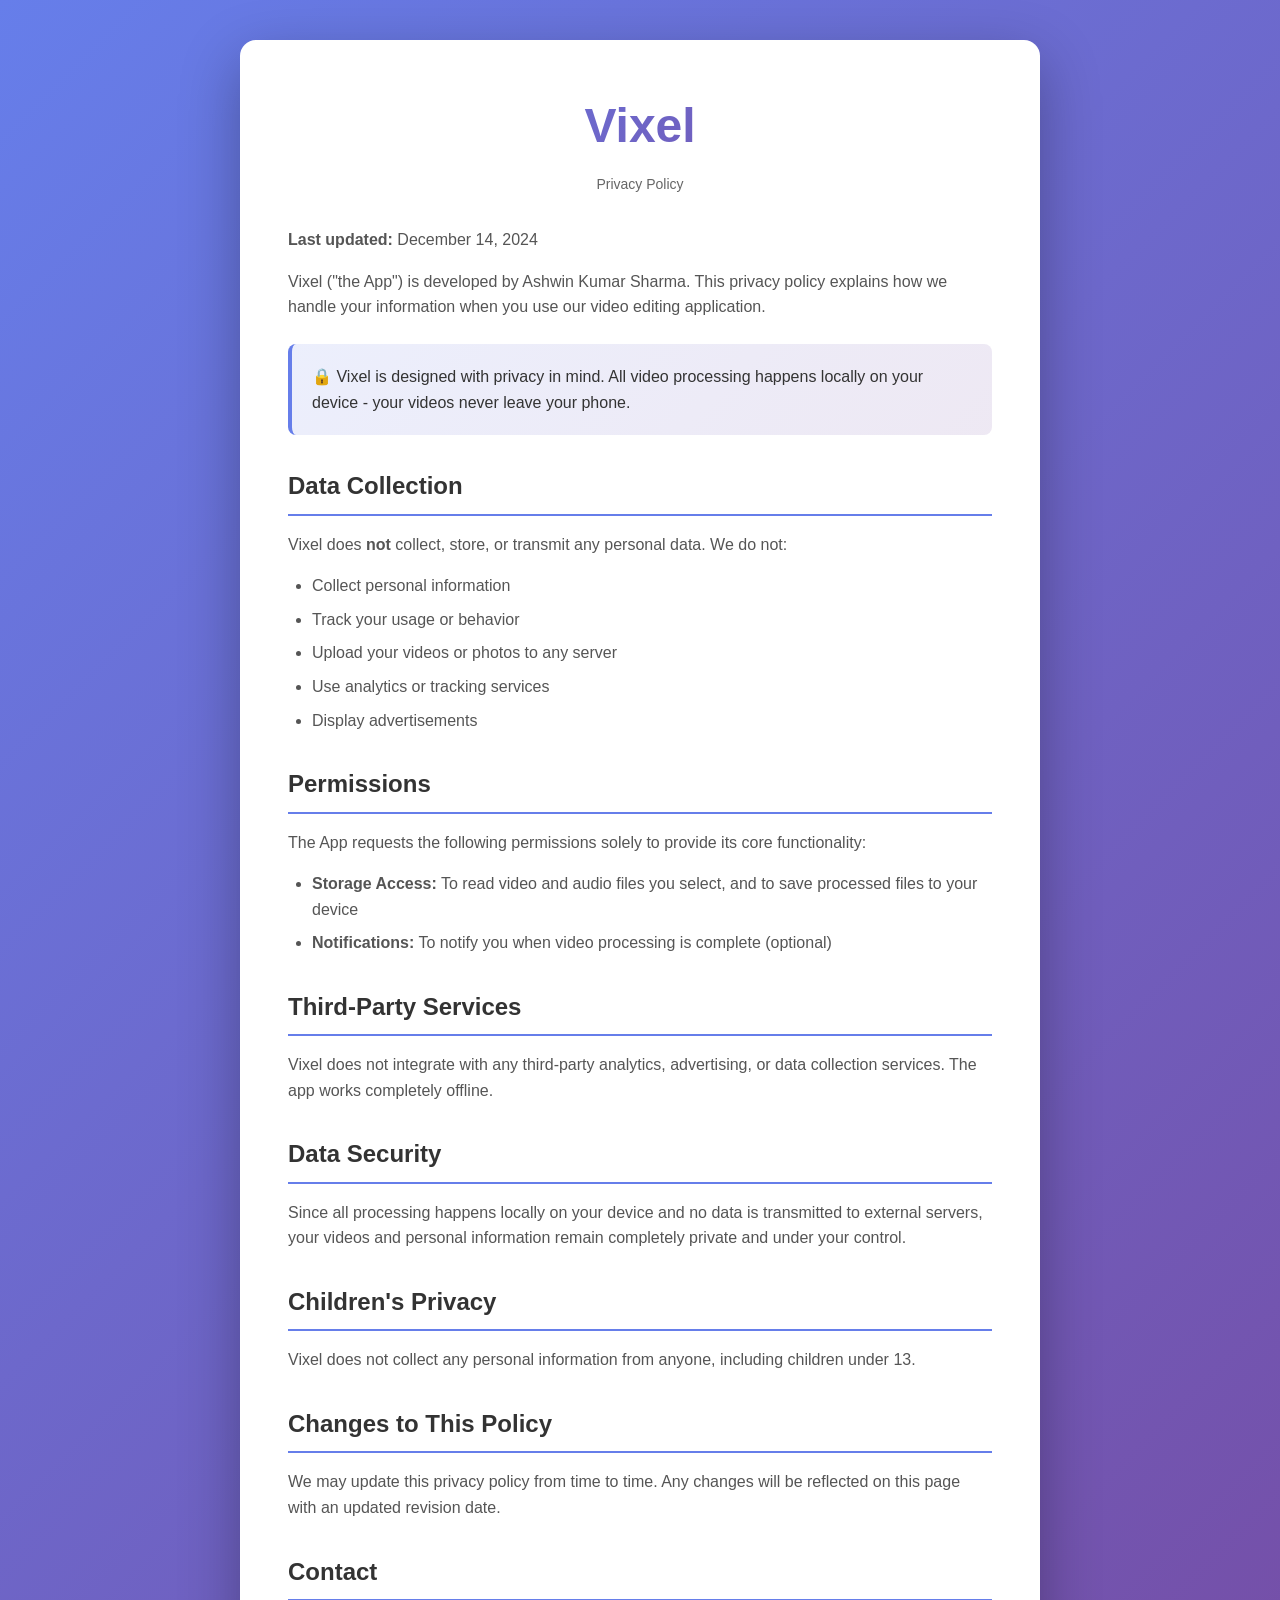
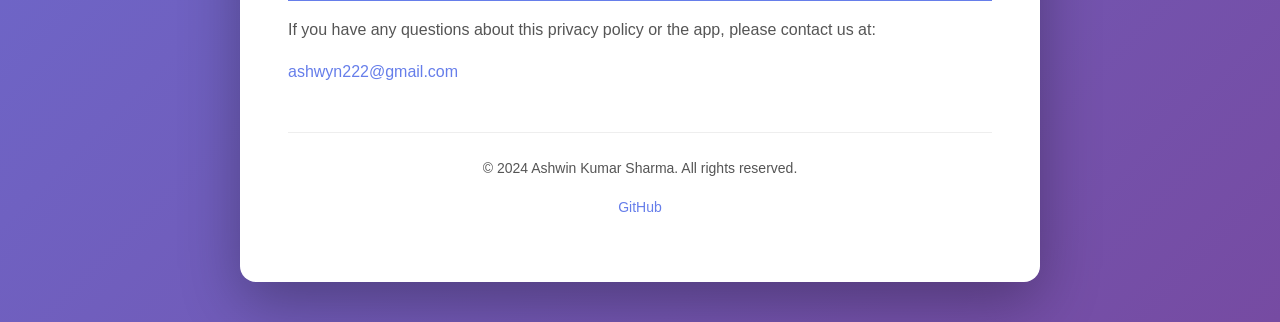
==== docs/privacy-policy.html @ b7736d5b "Add GitHub Pages for privacy policy and landing page" ====
<!DOCTYPE html>
<html lang="en">
<head>
    <meta charset="UTF-8">
    <meta name="viewport" content="width=device-width, initial-scale=1.0">
    <title>Privacy Policy - Vixel</title>
    <style>
        * {
            margin: 0;
            padding: 0;
            box-sizing: border-box;
        }
        body {
            font-family: -apple-system, BlinkMacSystemFont, 'Segoe UI', Roboto, Oxygen, Ubuntu, sans-serif;
            line-height: 1.6;
            color: #333;
            background: linear-gradient(135deg, #667eea 0%, #764ba2 100%);
            min-height: 100vh;
            padding: 40px 20px;
        }
        .container {
            max-width: 800px;
            margin: 0 auto;
            background: white;
            border-radius: 16px;
            box-shadow: 0 20px 60px rgba(0,0,0,0.3);
            padding: 48px;
        }
        .logo {
            text-align: center;
            margin-bottom: 32px;
        }
        .logo h1 {
            font-size: 48px;
            background: linear-gradient(135deg, #667eea 0%, #764ba2 100%);
            -webkit-background-clip: text;
            -webkit-text-fill-color: transparent;
            background-clip: text;
        }
        .logo p {
            color: #666;
            font-size: 14px;
            margin-top: 8px;
        }
        h2 {
            color: #333;
            margin: 32px 0 16px 0;
            padding-bottom: 8px;
            border-bottom: 2px solid #667eea;
        }
        p {
            margin-bottom: 16px;
            color: #555;
        }
        ul {
            margin: 16px 0;
            padding-left: 24px;
        }
        li {
            margin-bottom: 8px;
            color: #555;
        }
        .highlight {
            background: linear-gradient(135deg, #667eea20 0%, #764ba220 100%);
            padding: 20px;
            border-radius: 8px;
            border-left: 4px solid #667eea;
            margin: 24px 0;
        }
        .highlight p {
            margin: 0;
            font-weight: 500;
            color: #333;
        }
        .footer {
            margin-top: 48px;
            padding-top: 24px;
            border-top: 1px solid #eee;
            text-align: center;
            color: #888;
            font-size: 14px;
        }
        a {
            color: #667eea;
            text-decoration: none;
        }
        a:hover {
            text-decoration: underline;
        }
    </style>
</head>
<body>
    <div class="container">
        <div class="logo">
            <h1>Vixel</h1>
            <p>Privacy Policy</p>
        </div>

        <p><strong>Last updated:</strong> December 14, 2024</p>

        <p>Vixel ("the App") is developed by Ashwin Kumar Sharma. This privacy policy explains how we handle your information when you use our video editing application.</p>

        <div class="highlight">
            <p>🔒 Vixel is designed with privacy in mind. All video processing happens locally on your device - your videos never leave your phone.</p>
        </div>

        <h2>Data Collection</h2>
        <p>Vixel does <strong>not</strong> collect, store, or transmit any personal data. We do not:</p>
        <ul>
            <li>Collect personal information</li>
            <li>Track your usage or behavior</li>
            <li>Upload your videos or photos to any server</li>
            <li>Use analytics or tracking services</li>
            <li>Display advertisements</li>
        </ul>

        <h2>Permissions</h2>
        <p>The App requests the following permissions solely to provide its core functionality:</p>
        <ul>
            <li><strong>Storage Access:</strong> To read video and audio files you select, and to save processed files to your device</li>
            <li><strong>Notifications:</strong> To notify you when video processing is complete (optional)</li>
        </ul>

        <h2>Third-Party Services</h2>
        <p>Vixel does not integrate with any third-party analytics, advertising, or data collection services. The app works completely offline.</p>

        <h2>Data Security</h2>
        <p>Since all processing happens locally on your device and no data is transmitted to external servers, your videos and personal information remain completely private and under your control.</p>

        <h2>Children's Privacy</h2>
        <p>Vixel does not collect any personal information from anyone, including children under 13.</p>

        <h2>Changes to This Policy</h2>
        <p>We may update this privacy policy from time to time. Any changes will be reflected on this page with an updated revision date.</p>

        <h2>Contact</h2>
        <p>If you have any questions about this privacy policy or the app, please contact us at:</p>
        <p><a href="mailto:ashwyn222@gmail.com">ashwyn222@gmail.com</a></p>

        <div class="footer">
            <p>&copy; 2024 Ashwin Kumar Sharma. All rights reserved.</p>
            <p style="margin-top: 8px;">
                <a href="https://github.com/ashwyn222/vixel-flutter">GitHub</a>
            </p>
        </div>
    </div>
</body>
</html>
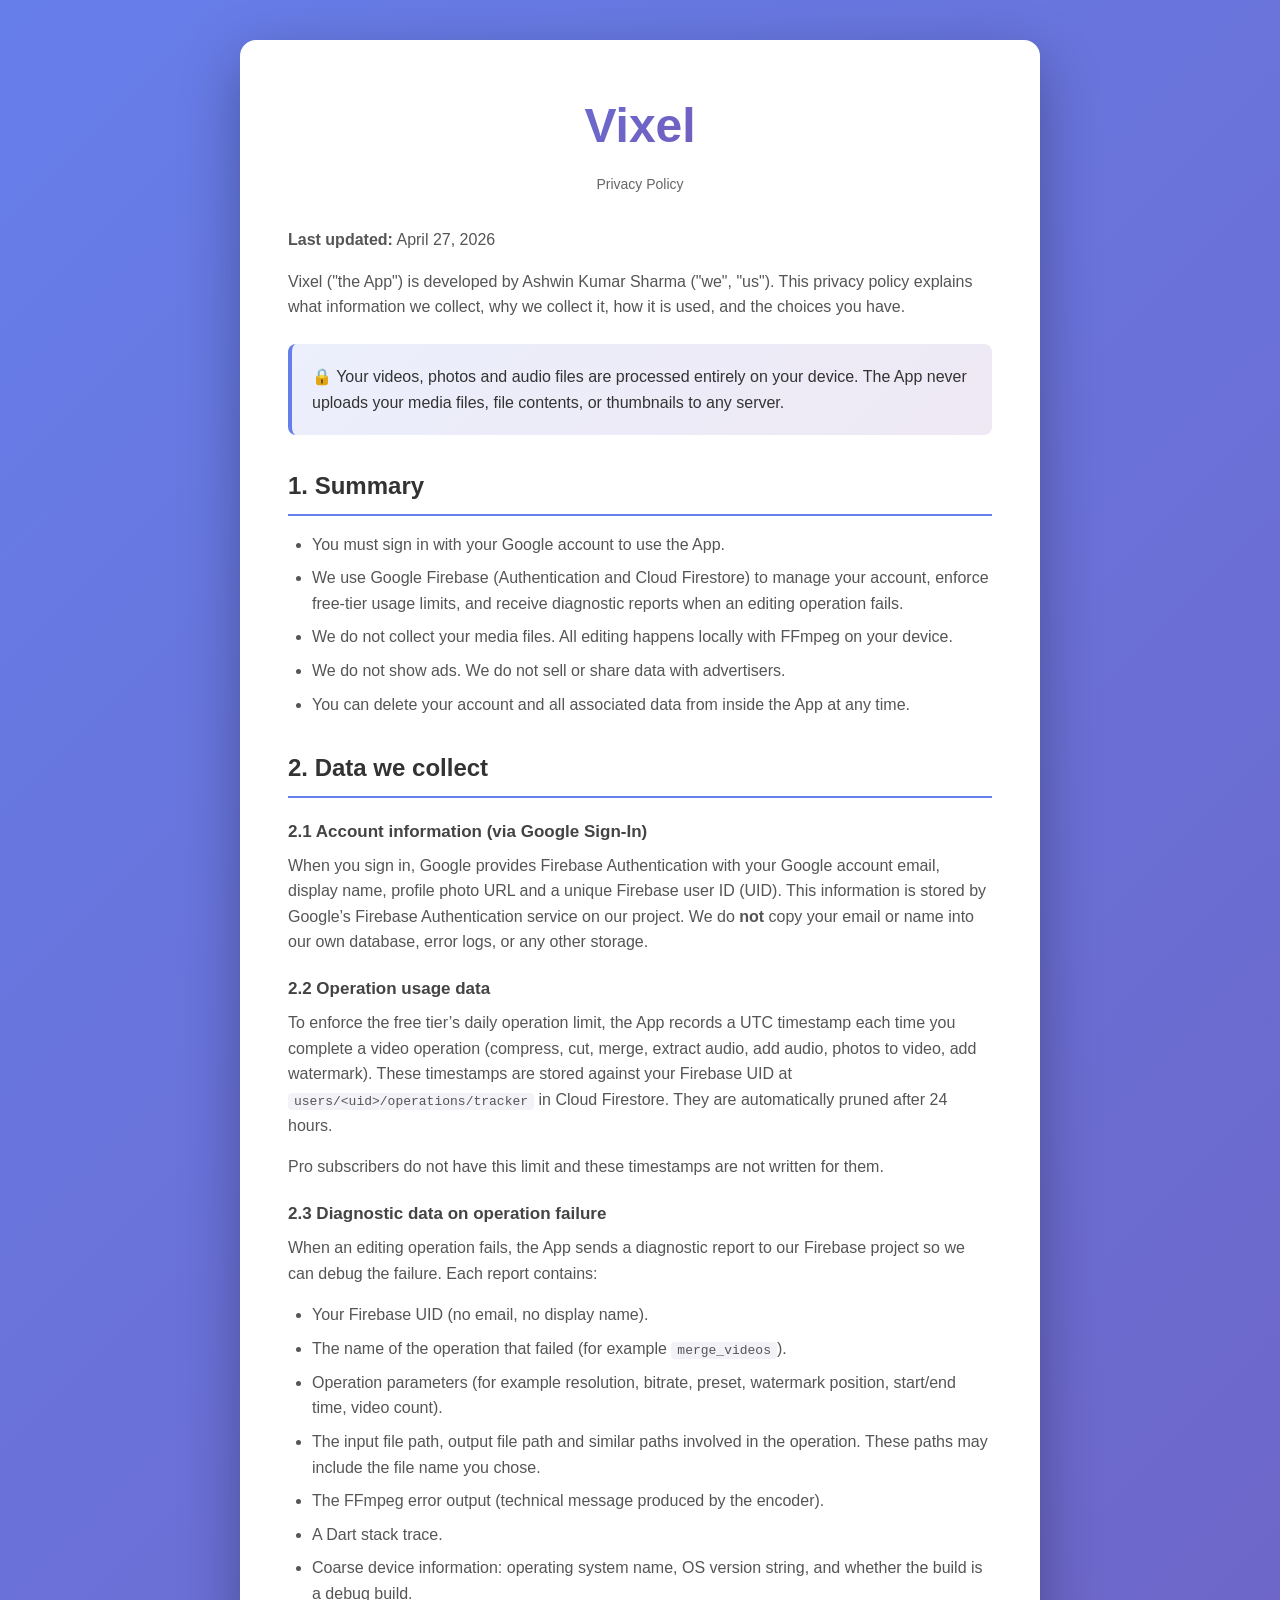
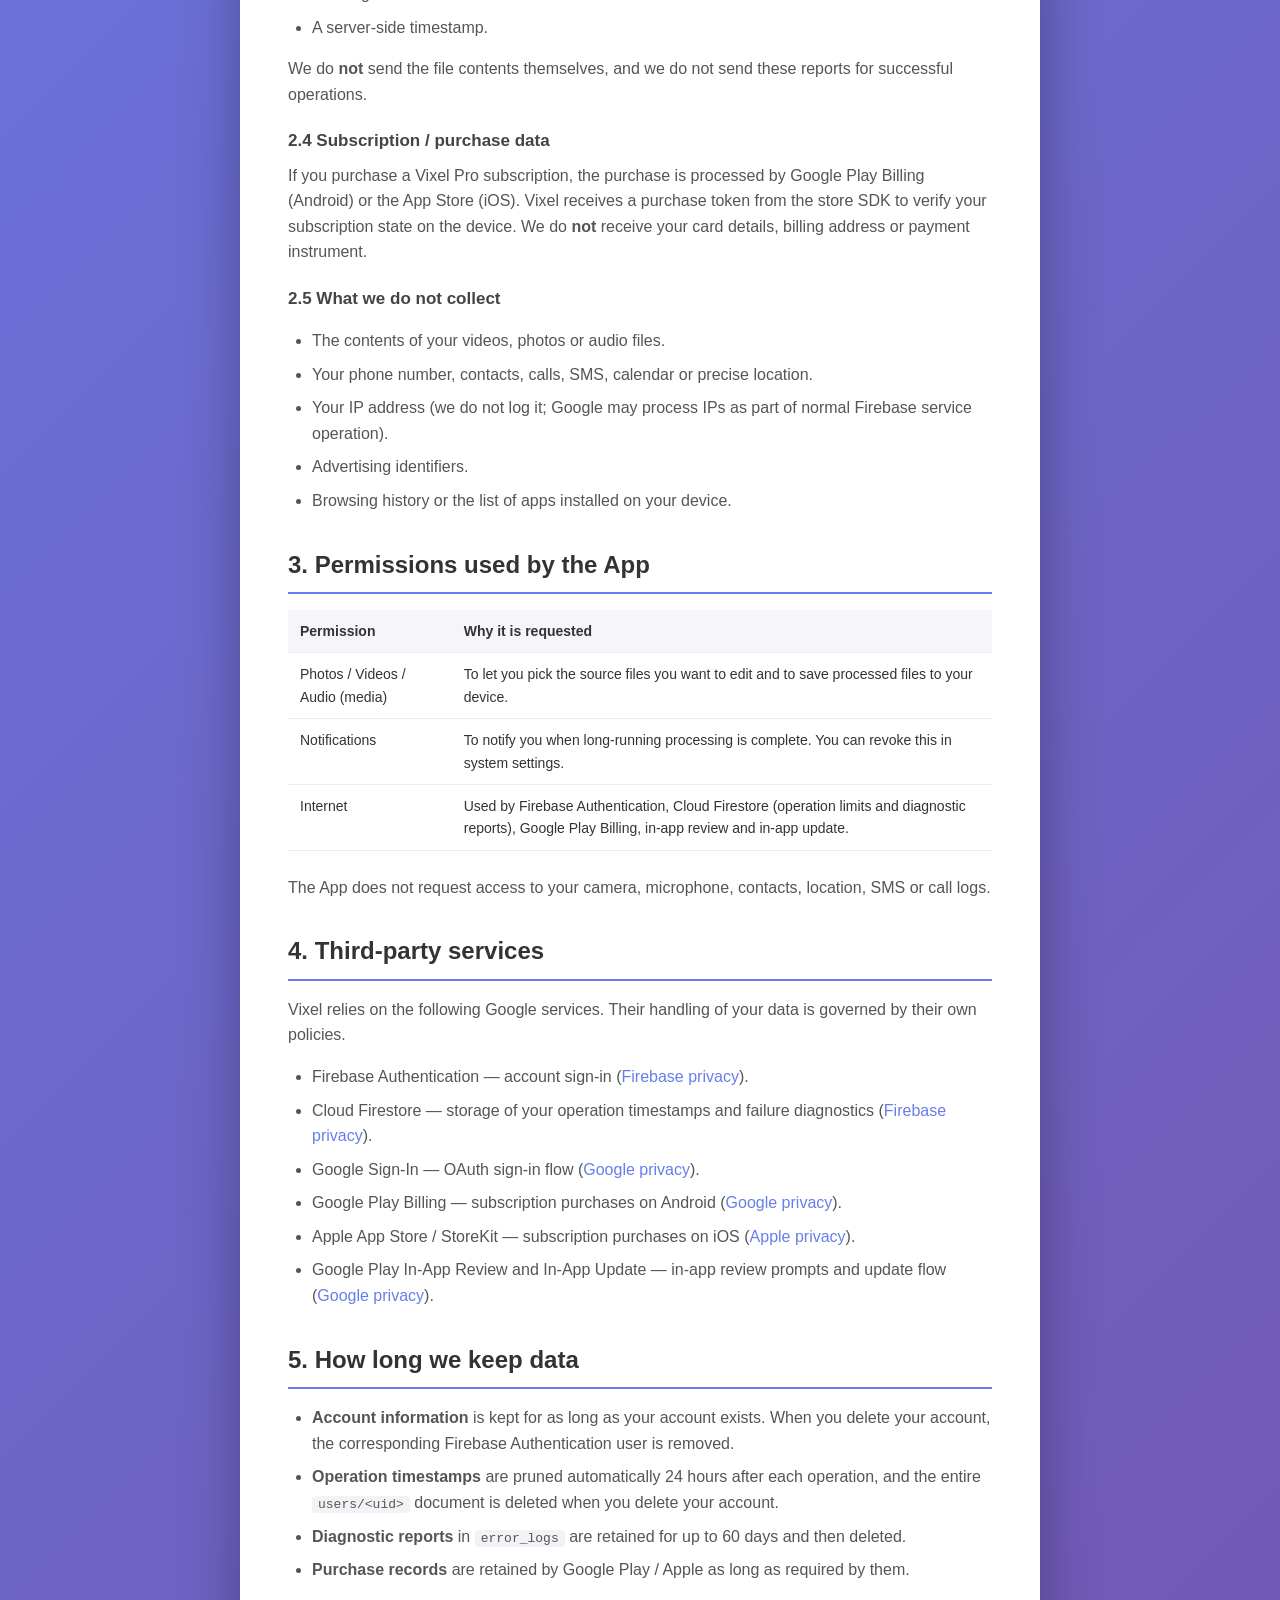
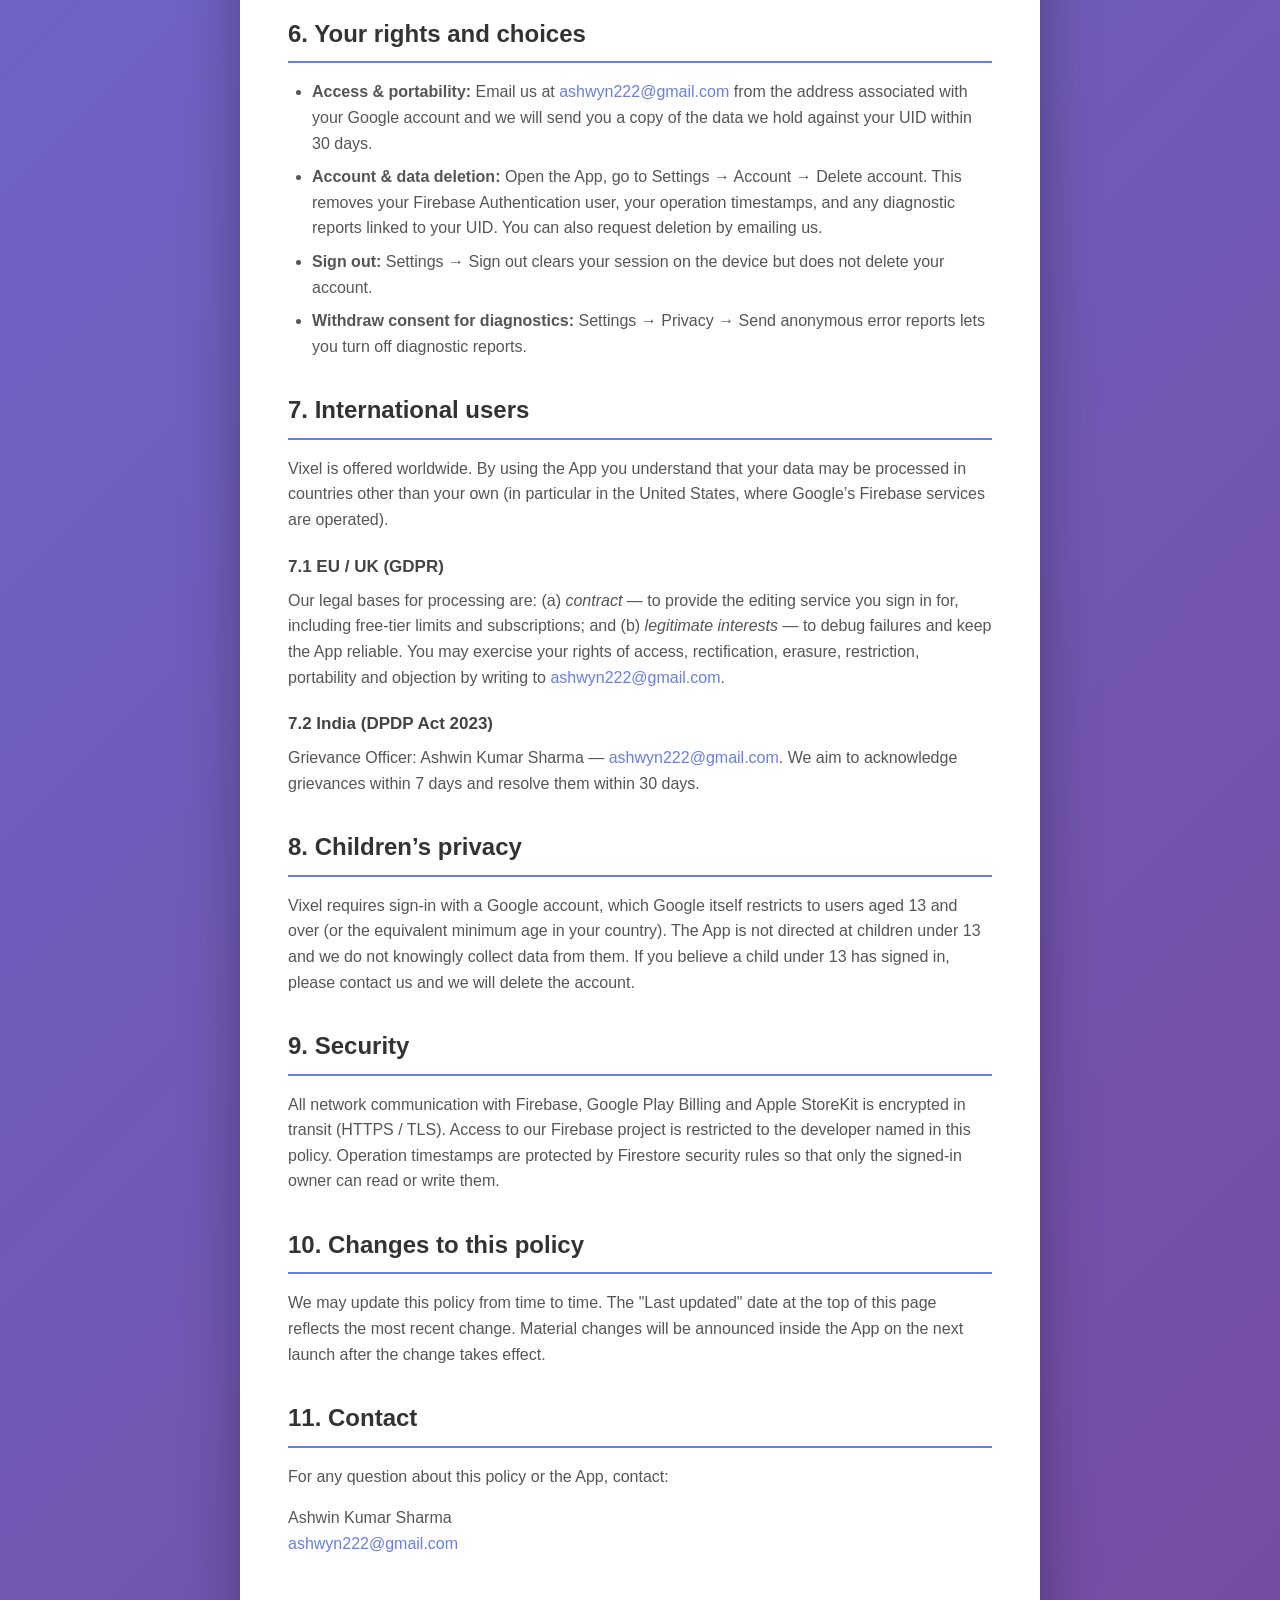
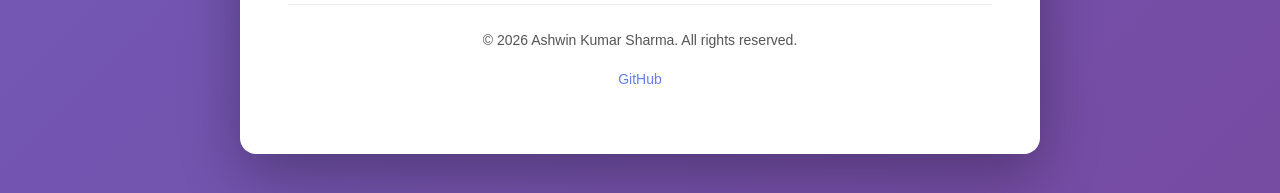
==== commit 97f7709f: "Second commit" ====
--- a/docs/privacy-policy.html
+++ b/docs/privacy-policy.html
@@ -48,6 +48,11 @@
             padding-bottom: 8px;
             border-bottom: 2px solid #667eea;
         }
+        h3 {
+            color: #444;
+            margin: 20px 0 8px 0;
+            font-size: 17px;
+        }
         p {
             margin-bottom: 16px;
             color: #555;
@@ -70,6 +75,22 @@
         .highlight p {
             margin: 0;
             font-weight: 500;
+            color: #333;
+        }
+        table {
+            width: 100%;
+            border-collapse: collapse;
+            margin: 16px 0 24px 0;
+            font-size: 14px;
+        }
+        th, td {
+            text-align: left;
+            padding: 10px 12px;
+            border-bottom: 1px solid #eee;
+            vertical-align: top;
+        }
+        th {
+            background: #f5f5fa;
             color: #333;
         }
         .footer {
@@ -86,6 +107,12 @@
         }
         a:hover {
             text-decoration: underline;
+        }
+        code {
+            background: #f3f3f7;
+            padding: 1px 6px;
+            border-radius: 4px;
+            font-size: 13px;
         }
     </style>
 </head>
@@ -96,49 +123,119 @@
             <p>Privacy Policy</p>
         </div>
 
-        <p><strong>Last updated:</strong> December 14, 2024</p>
-
-        <p>Vixel ("the App") is developed by Ashwin Kumar Sharma. This privacy policy explains how we handle your information when you use our video editing application.</p>
+        <p><strong>Last updated:</strong> April 27, 2026</p>
+
+        <p>Vixel ("the App") is developed by Ashwin Kumar Sharma ("we", "us"). This privacy policy explains what information we collect, why we collect it, how it is used, and the choices you have.</p>
 
         <div class="highlight">
-            <p>🔒 Vixel is designed with privacy in mind. All video processing happens locally on your device - your videos never leave your phone.</p>
+            <p>🔒 Your videos, photos and audio files are processed entirely on your device. The App never uploads your media files, file contents, or thumbnails to any server.</p>
         </div>
 
-        <h2>Data Collection</h2>
-        <p>Vixel does <strong>not</strong> collect, store, or transmit any personal data. We do not:</p>
-        <ul>
-            <li>Collect personal information</li>
-            <li>Track your usage or behavior</li>
-            <li>Upload your videos or photos to any server</li>
-            <li>Use analytics or tracking services</li>
-            <li>Display advertisements</li>
-        </ul>
-
-        <h2>Permissions</h2>
-        <p>The App requests the following permissions solely to provide its core functionality:</p>
-        <ul>
-            <li><strong>Storage Access:</strong> To read video and audio files you select, and to save processed files to your device</li>
-            <li><strong>Notifications:</strong> To notify you when video processing is complete (optional)</li>
-        </ul>
-
-        <h2>Third-Party Services</h2>
-        <p>Vixel does not integrate with any third-party analytics, advertising, or data collection services. The app works completely offline.</p>
-
-        <h2>Data Security</h2>
-        <p>Since all processing happens locally on your device and no data is transmitted to external servers, your videos and personal information remain completely private and under your control.</p>
-
-        <h2>Children's Privacy</h2>
-        <p>Vixel does not collect any personal information from anyone, including children under 13.</p>
-
-        <h2>Changes to This Policy</h2>
-        <p>We may update this privacy policy from time to time. Any changes will be reflected on this page with an updated revision date.</p>
-
-        <h2>Contact</h2>
-        <p>If you have any questions about this privacy policy or the app, please contact us at:</p>
-        <p><a href="mailto:ashwyn222@gmail.com">ashwyn222@gmail.com</a></p>
+        <h2>1. Summary</h2>
+        <ul>
+            <li>You must sign in with your Google account to use the App.</li>
+            <li>We use Google Firebase (Authentication and Cloud Firestore) to manage your account, enforce free-tier usage limits, and receive diagnostic reports when an editing operation fails.</li>
+            <li>We do not collect your media files. All editing happens locally with FFmpeg on your device.</li>
+            <li>We do not show ads. We do not sell or share data with advertisers.</li>
+            <li>You can delete your account and all associated data from inside the App at any time.</li>
+        </ul>
+
+        <h2>2. Data we collect</h2>
+
+        <h3>2.1 Account information (via Google Sign-In)</h3>
+        <p>When you sign in, Google provides Firebase Authentication with your Google account email, display name, profile photo URL and a unique Firebase user ID (UID). This information is stored by Google&rsquo;s Firebase Authentication service on our project. We do <strong>not</strong> copy your email or name into our own database, error logs, or any other storage.</p>
+
+        <h3>2.2 Operation usage data</h3>
+        <p>To enforce the free tier&rsquo;s daily operation limit, the App records a UTC timestamp each time you complete a video operation (compress, cut, merge, extract audio, add audio, photos to video, add watermark). These timestamps are stored against your Firebase UID at <code>users/&lt;uid&gt;/operations/tracker</code> in Cloud Firestore. They are automatically pruned after 24 hours.</p>
+        <p>Pro subscribers do not have this limit and these timestamps are not written for them.</p>
+
+        <h3>2.3 Diagnostic data on operation failure</h3>
+        <p>When an editing operation fails, the App sends a diagnostic report to our Firebase project so we can debug the failure. Each report contains:</p>
+        <ul>
+            <li>Your Firebase UID (no email, no display name).</li>
+            <li>The name of the operation that failed (for example <code>merge_videos</code>).</li>
+            <li>Operation parameters (for example resolution, bitrate, preset, watermark position, start/end time, video count).</li>
+            <li>The input file path, output file path and similar paths involved in the operation. These paths may include the file name you chose.</li>
+            <li>The FFmpeg error output (technical message produced by the encoder).</li>
+            <li>A Dart stack trace.</li>
+            <li>Coarse device information: operating system name, OS version string, and whether the build is a debug build.</li>
+            <li>A server-side timestamp.</li>
+        </ul>
+        <p>We do <strong>not</strong> send the file contents themselves, and we do not send these reports for successful operations.</p>
+
+        <h3>2.4 Subscription / purchase data</h3>
+        <p>If you purchase a Vixel Pro subscription, the purchase is processed by Google Play Billing (Android) or the App Store (iOS). Vixel receives a purchase token from the store SDK to verify your subscription state on the device. We do <strong>not</strong> receive your card details, billing address or payment instrument.</p>
+
+        <h3>2.5 What we do not collect</h3>
+        <ul>
+            <li>The contents of your videos, photos or audio files.</li>
+            <li>Your phone number, contacts, calls, SMS, calendar or precise location.</li>
+            <li>Your IP address (we do not log it; Google may process IPs as part of normal Firebase service operation).</li>
+            <li>Advertising identifiers.</li>
+            <li>Browsing history or the list of apps installed on your device.</li>
+        </ul>
+
+        <h2>3. Permissions used by the App</h2>
+        <table>
+            <tr><th>Permission</th><th>Why it is requested</th></tr>
+            <tr><td>Photos / Videos / Audio (media)</td><td>To let you pick the source files you want to edit and to save processed files to your device.</td></tr>
+            <tr><td>Notifications</td><td>To notify you when long-running processing is complete. You can revoke this in system settings.</td></tr>
+            <tr><td>Internet</td><td>Used by Firebase Authentication, Cloud Firestore (operation limits and diagnostic reports), Google Play Billing, in-app review and in-app update.</td></tr>
+        </table>
+        <p>The App does not request access to your camera, microphone, contacts, location, SMS or call logs.</p>
+
+        <h2>4. Third-party services</h2>
+        <p>Vixel relies on the following Google services. Their handling of your data is governed by their own policies.</p>
+        <ul>
+            <li>Firebase Authentication &mdash; account sign-in (<a href="https://firebase.google.com/support/privacy" target="_blank">Firebase privacy</a>).</li>
+            <li>Cloud Firestore &mdash; storage of your operation timestamps and failure diagnostics (<a href="https://firebase.google.com/support/privacy" target="_blank">Firebase privacy</a>).</li>
+            <li>Google Sign-In &mdash; OAuth sign-in flow (<a href="https://policies.google.com/privacy" target="_blank">Google privacy</a>).</li>
+            <li>Google Play Billing &mdash; subscription purchases on Android (<a href="https://policies.google.com/privacy" target="_blank">Google privacy</a>).</li>
+            <li>Apple App Store / StoreKit &mdash; subscription purchases on iOS (<a href="https://www.apple.com/legal/privacy/" target="_blank">Apple privacy</a>).</li>
+            <li>Google Play In-App Review and In-App Update &mdash; in-app review prompts and update flow (<a href="https://policies.google.com/privacy" target="_blank">Google privacy</a>).</li>
+        </ul>
+
+        <h2>5. How long we keep data</h2>
+        <ul>
+            <li><strong>Account information</strong> is kept for as long as your account exists. When you delete your account, the corresponding Firebase Authentication user is removed.</li>
+            <li><strong>Operation timestamps</strong> are pruned automatically 24 hours after each operation, and the entire <code>users/&lt;uid&gt;</code> document is deleted when you delete your account.</li>
+            <li><strong>Diagnostic reports</strong> in <code>error_logs</code> are retained for up to 60 days and then deleted.</li>
+            <li><strong>Purchase records</strong> are retained by Google Play / Apple as long as required by them.</li>
+        </ul>
+
+        <h2>6. Your rights and choices</h2>
+        <ul>
+            <li><strong>Access &amp; portability:</strong> Email us at <a href="mailto:ashwyn222@gmail.com">ashwyn222@gmail.com</a> from the address associated with your Google account and we will send you a copy of the data we hold against your UID within 30 days.</li>
+            <li><strong>Account &amp; data deletion:</strong> Open the App, go to Settings &rarr; Account &rarr; Delete account. This removes your Firebase Authentication user, your operation timestamps, and any diagnostic reports linked to your UID. You can also request deletion by emailing us.</li>
+            <li><strong>Sign out:</strong> Settings &rarr; Sign out clears your session on the device but does not delete your account.</li>
+            <li><strong>Withdraw consent for diagnostics:</strong> Settings &rarr; Privacy &rarr; Send anonymous error reports lets you turn off diagnostic reports.</li>
+        </ul>
+
+        <h2>7. International users</h2>
+        <p>Vixel is offered worldwide. By using the App you understand that your data may be processed in countries other than your own (in particular in the United States, where Google&rsquo;s Firebase services are operated).</p>
+
+        <h3>7.1 EU / UK (GDPR)</h3>
+        <p>Our legal bases for processing are: (a) <em>contract</em> &mdash; to provide the editing service you sign in for, including free-tier limits and subscriptions; and (b) <em>legitimate interests</em> &mdash; to debug failures and keep the App reliable. You may exercise your rights of access, rectification, erasure, restriction, portability and objection by writing to <a href="mailto:ashwyn222@gmail.com">ashwyn222@gmail.com</a>.</p>
+
+        <h3>7.2 India (DPDP Act 2023)</h3>
+        <p>Grievance Officer: Ashwin Kumar Sharma &mdash; <a href="mailto:ashwyn222@gmail.com">ashwyn222@gmail.com</a>. We aim to acknowledge grievances within 7 days and resolve them within 30 days.</p>
+
+        <h2>8. Children&rsquo;s privacy</h2>
+        <p>Vixel requires sign-in with a Google account, which Google itself restricts to users aged 13 and over (or the equivalent minimum age in your country). The App is not directed at children under 13 and we do not knowingly collect data from them. If you believe a child under 13 has signed in, please contact us and we will delete the account.</p>
+
+        <h2>9. Security</h2>
+        <p>All network communication with Firebase, Google Play Billing and Apple StoreKit is encrypted in transit (HTTPS / TLS). Access to our Firebase project is restricted to the developer named in this policy. Operation timestamps are protected by Firestore security rules so that only the signed-in owner can read or write them.</p>
+
+        <h2>10. Changes to this policy</h2>
+        <p>We may update this policy from time to time. The "Last updated" date at the top of this page reflects the most recent change. Material changes will be announced inside the App on the next launch after the change takes effect.</p>
+
+        <h2>11. Contact</h2>
+        <p>For any question about this policy or the App, contact:</p>
+        <p>Ashwin Kumar Sharma<br>
+        <a href="mailto:ashwyn222@gmail.com">ashwyn222@gmail.com</a></p>
 
         <div class="footer">
-            <p>&copy; 2024 Ashwin Kumar Sharma. All rights reserved.</p>
+            <p>&copy; 2026 Ashwin Kumar Sharma. All rights reserved.</p>
             <p style="margin-top: 8px;">
                 <a href="https://github.com/ashwyn222/vixel-flutter">GitHub</a>
             </p>
@@ -146,4 +243,3 @@
     </div>
 </body>
 </html>
-
